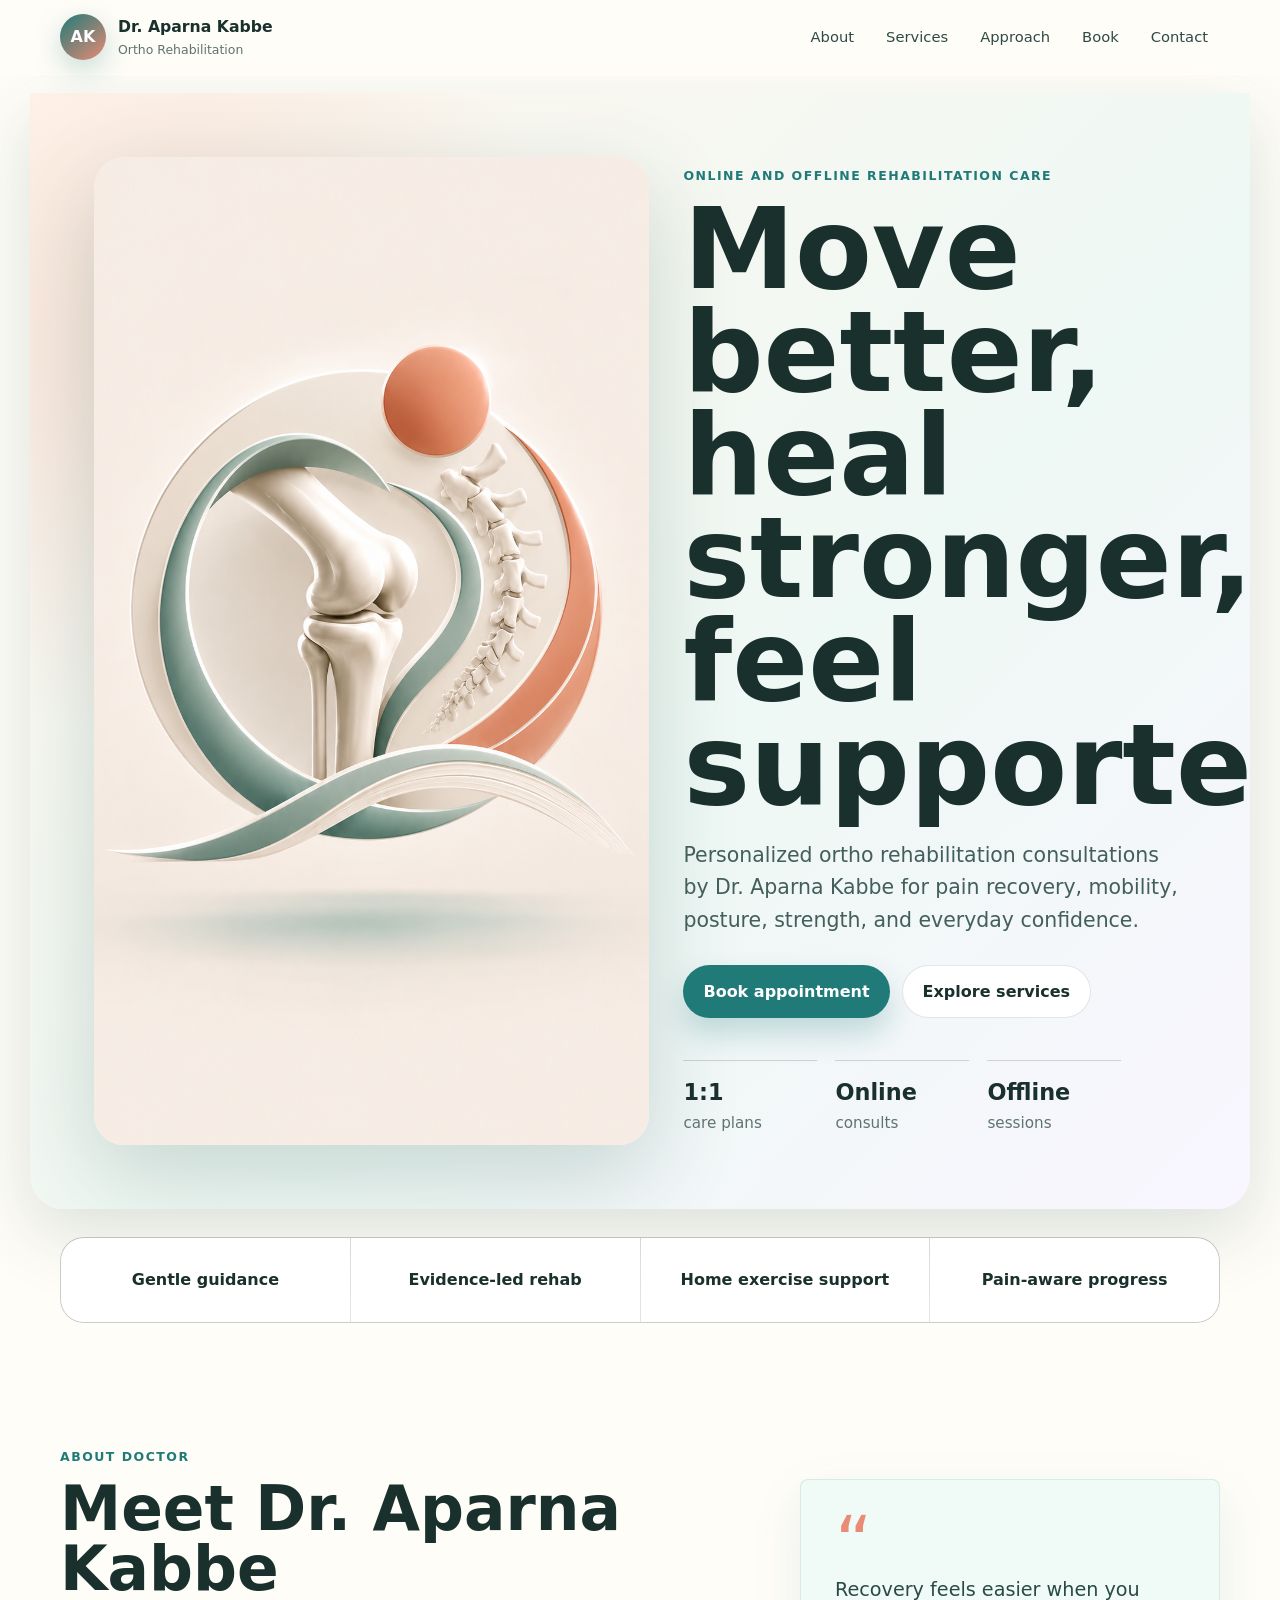
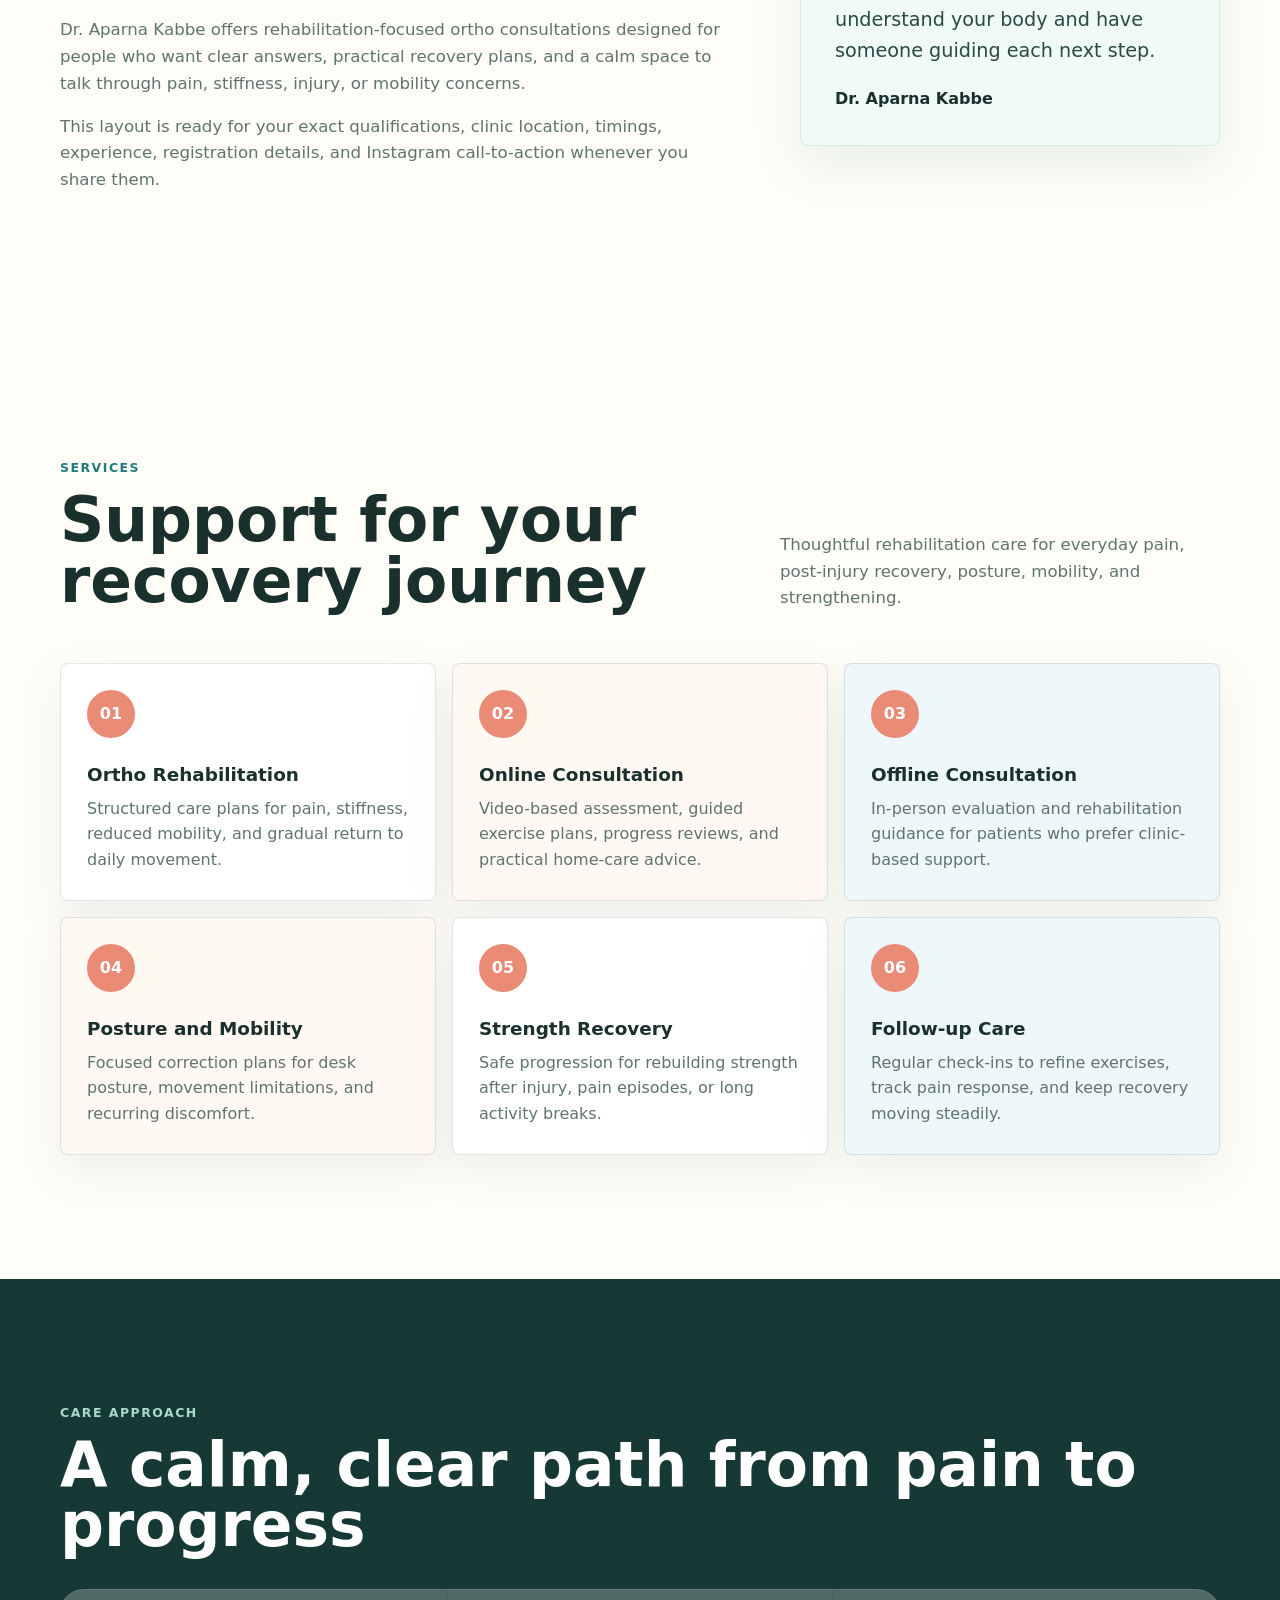
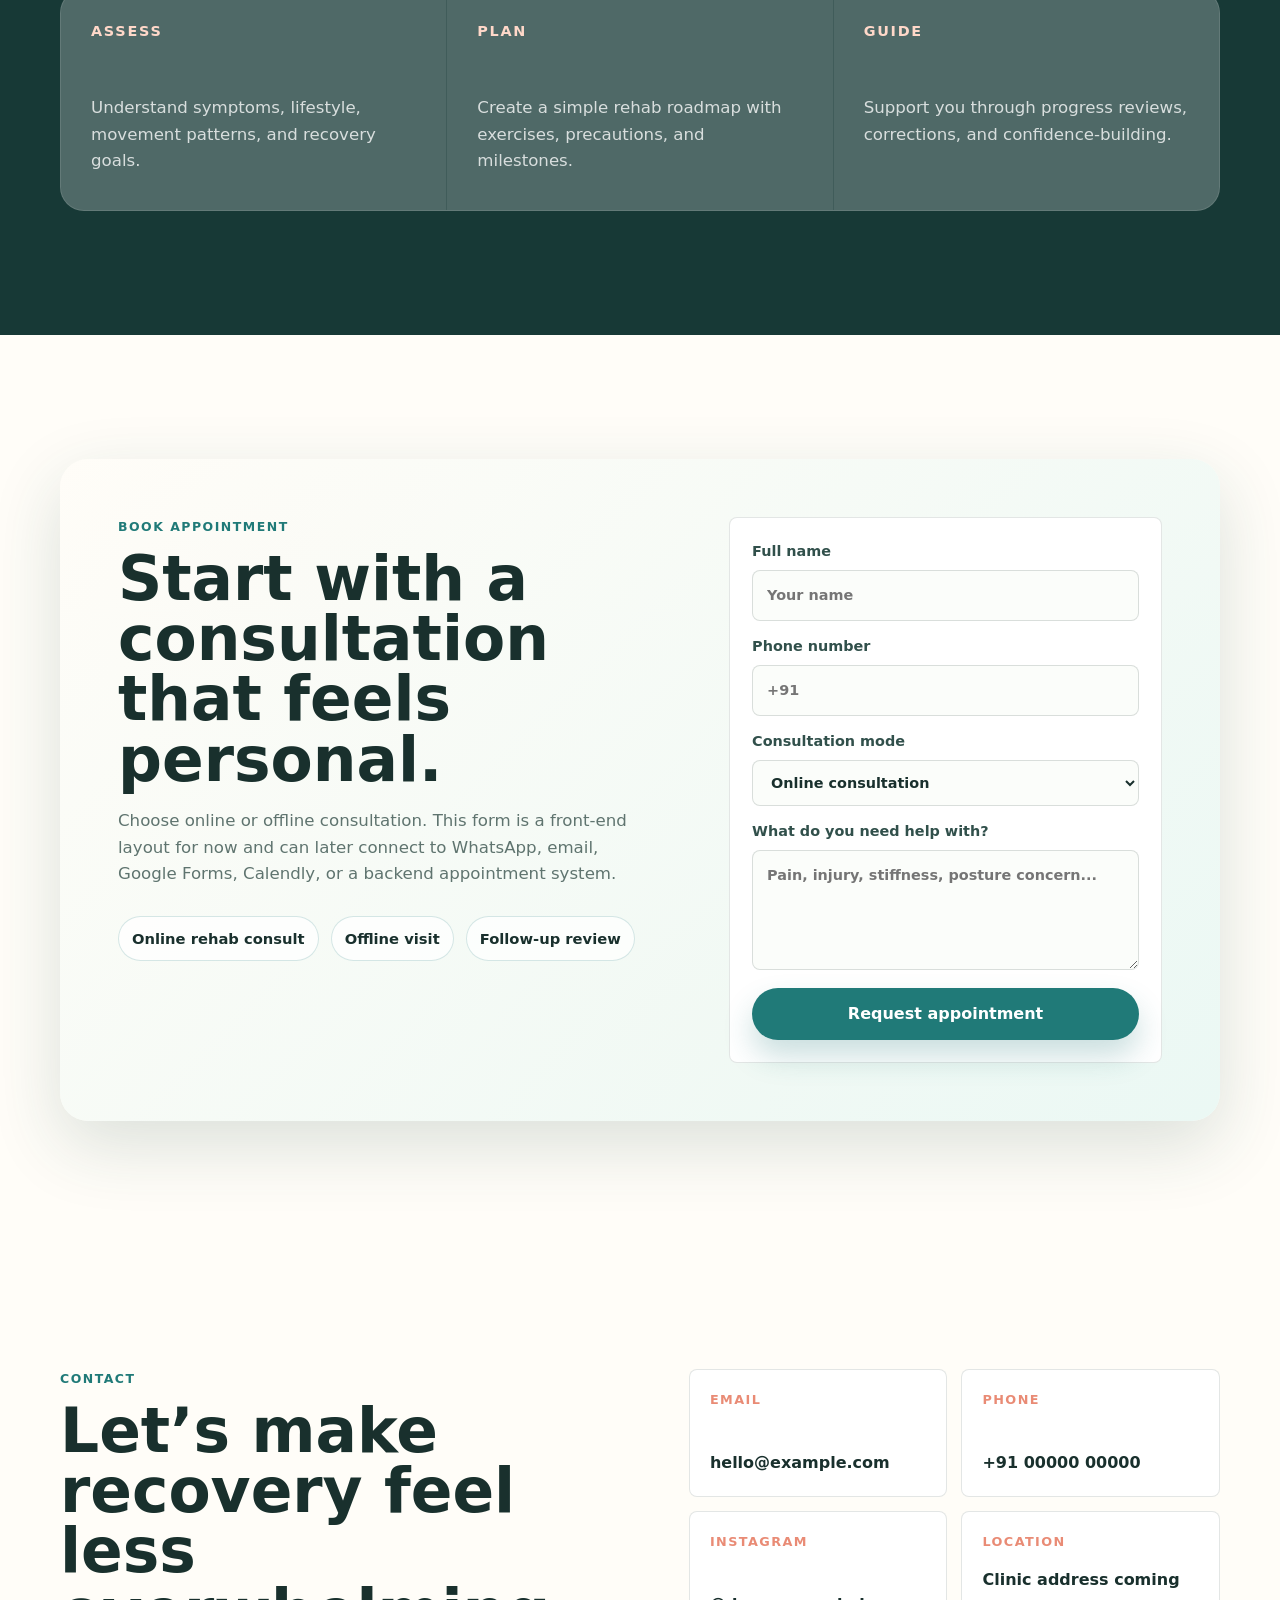
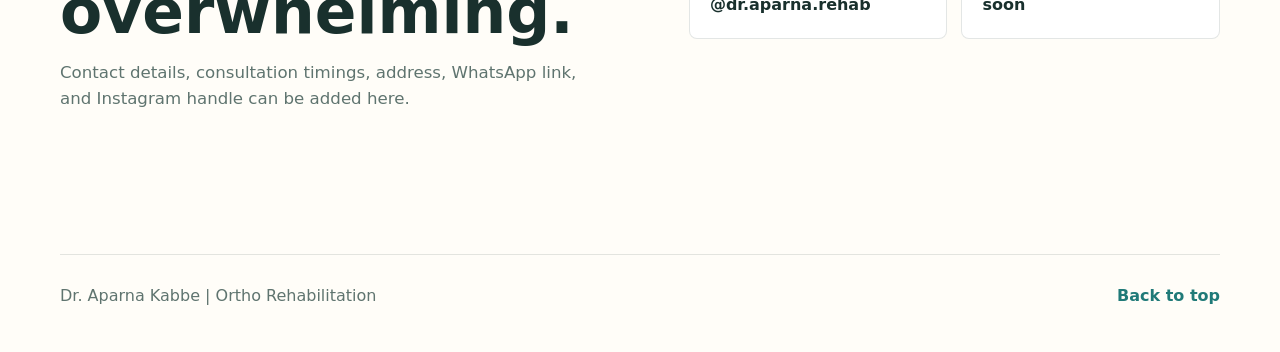
==== tomcat-base/webapps/ROOT/index.html @ 65c0a80f "Demo Website" ====
<!DOCTYPE html>
<html lang="en">
<head>
  <meta charset="UTF-8">
  <meta name="viewport" content="width=device-width, initial-scale=1.0">
  <meta name="description" content="Warm, supportive rehabilitation consultations with Dr. Aparna Kabbe. Online and offline ortho rehabilitation care.">
  <title>Dr. Aparna Kabbe | Ortho Rehabilitation</title>
  <link rel="stylesheet" href="styles.css">
</head>
<body>
  <header class="site-header" id="top">
    <nav class="nav-shell" aria-label="Primary navigation">
      <a class="brand" href="#top" aria-label="Dr. Aparna Kabbe home">
        <span class="brand-mark">AK</span>
        <span>
          <strong>Dr. Aparna Kabbe</strong>
          <small>Ortho Rehabilitation</small>
        </span>
      </a>
      <button class="nav-toggle" type="button" aria-label="Open menu" aria-expanded="false">
        <span></span>
        <span></span>
        <span></span>
      </button>
      <div class="nav-links">
        <a href="#about">About</a>
        <a href="#services">Services</a>
        <a href="#approach">Approach</a>
        <a href="#appointment">Book</a>
        <a href="#contact">Contact</a>
      </div>
    </nav>
  </header>

  <main>
    <section class="hero section-band">
      <div class="hero-media" aria-hidden="true">
        <img src="assets/rehab-hero.png" alt="">
      </div>
      <div class="hero-content">
        <p class="eyebrow">Online and offline rehabilitation care</p>
        <h1>Move better, heal stronger, feel supported.</h1>
        <p class="hero-copy">
          Personalized ortho rehabilitation consultations by Dr. Aparna Kabbe for pain recovery,
          mobility, posture, strength, and everyday confidence.
        </p>
        <div class="hero-actions">
          <a class="button primary" href="#appointment">Book appointment</a>
          <a class="button secondary" href="#services">Explore services</a>
        </div>
        <div class="quick-stats" aria-label="Practice highlights">
          <span><strong>1:1</strong> care plans</span>
          <span><strong>Online</strong> consults</span>
          <span><strong>Offline</strong> sessions</span>
        </div>
      </div>
    </section>

    <section class="intro-strip" aria-label="Care promise">
      <span>Gentle guidance</span>
      <span>Evidence-led rehab</span>
      <span>Home exercise support</span>
      <span>Pain-aware progress</span>
    </section>

    <section class="section about" id="about">
      <div class="section-kicker">About doctor</div>
      <div class="split">
        <div>
          <h2>Meet Dr. Aparna Kabbe</h2>
          <p>
            Dr. Aparna Kabbe offers rehabilitation-focused ortho consultations designed for people
            who want clear answers, practical recovery plans, and a calm space to talk through pain,
            stiffness, injury, or mobility concerns.
          </p>
          <p>
            This layout is ready for your exact qualifications, clinic location, timings,
            experience, registration details, and Instagram call-to-action whenever you share them.
          </p>
        </div>
        <aside class="doctor-note">
          <span class="quote-mark">“</span>
          <p>
            Recovery feels easier when you understand your body and have someone guiding each next step.
          </p>
          <strong>Dr. Aparna Kabbe</strong>
        </aside>
      </div>
    </section>

    <section class="section services" id="services">
      <div class="section-heading">
        <div>
          <div class="section-kicker">Services</div>
          <h2>Support for your recovery journey</h2>
        </div>
        <p>Thoughtful rehabilitation care for everyday pain, post-injury recovery, posture, mobility, and strengthening.</p>
      </div>

      <div class="service-grid">
        <article class="service-card">
          <span class="service-icon">01</span>
          <h3>Ortho Rehabilitation</h3>
          <p>Structured care plans for pain, stiffness, reduced mobility, and gradual return to daily movement.</p>
        </article>
        <article class="service-card">
          <span class="service-icon">02</span>
          <h3>Online Consultation</h3>
          <p>Video-based assessment, guided exercise plans, progress reviews, and practical home-care advice.</p>
        </article>
        <article class="service-card">
          <span class="service-icon">03</span>
          <h3>Offline Consultation</h3>
          <p>In-person evaluation and rehabilitation guidance for patients who prefer clinic-based support.</p>
        </article>
        <article class="service-card">
          <span class="service-icon">04</span>
          <h3>Posture and Mobility</h3>
          <p>Focused correction plans for desk posture, movement limitations, and recurring discomfort.</p>
        </article>
        <article class="service-card">
          <span class="service-icon">05</span>
          <h3>Strength Recovery</h3>
          <p>Safe progression for rebuilding strength after injury, pain episodes, or long activity breaks.</p>
        </article>
        <article class="service-card">
          <span class="service-icon">06</span>
          <h3>Follow-up Care</h3>
          <p>Regular check-ins to refine exercises, track pain response, and keep recovery moving steadily.</p>
        </article>
      </div>
    </section>

    <section class="section approach" id="approach">
      <div class="section-kicker">Care approach</div>
      <h2>A calm, clear path from pain to progress</h2>
      <div class="timeline">
        <div>
          <span>Assess</span>
          <p>Understand symptoms, lifestyle, movement patterns, and recovery goals.</p>
        </div>
        <div>
          <span>Plan</span>
          <p>Create a simple rehab roadmap with exercises, precautions, and milestones.</p>
        </div>
        <div>
          <span>Guide</span>
          <p>Support you through progress reviews, corrections, and confidence-building.</p>
        </div>
      </div>
    </section>

    <section class="section appointment" id="appointment">
      <div class="appointment-panel">
        <div>
          <div class="section-kicker">Book appointment</div>
          <h2>Start with a consultation that feels personal.</h2>
          <p>
            Choose online or offline consultation. This form is a front-end layout for now and can
            later connect to WhatsApp, email, Google Forms, Calendly, or a backend appointment system.
          </p>
          <div class="contact-pills">
            <span>Online rehab consult</span>
            <span>Offline visit</span>
            <span>Follow-up review</span>
          </div>
        </div>
        <form class="booking-form">
          <label>
            Full name
            <input type="text" name="name" placeholder="Your name">
          </label>
          <label>
            Phone number
            <input type="tel" name="phone" placeholder="+91">
          </label>
          <label>
            Consultation mode
            <select name="mode">
              <option>Online consultation</option>
              <option>Offline consultation</option>
              <option>Not sure yet</option>
            </select>
          </label>
          <label>
            What do you need help with?
            <textarea name="message" rows="4" placeholder="Pain, injury, stiffness, posture concern..."></textarea>
          </label>
          <button class="button primary form-button" type="submit">Request appointment</button>
        </form>
      </div>
    </section>

    <section class="section contact" id="contact">
      <div class="contact-layout">
        <div>
          <div class="section-kicker">Contact</div>
          <h2>Let’s make recovery feel less overwhelming.</h2>
          <p>Contact details, consultation timings, address, WhatsApp link, and Instagram handle can be added here.</p>
        </div>
        <div class="contact-grid">
          <a href="mailto:hello@example.com">
            <span>Email</span>
            hello@example.com
          </a>
          <a href="tel:+910000000000">
            <span>Phone</span>
            +91 00000 00000
          </a>
          <a href="#" aria-label="Instagram placeholder">
            <span>Instagram</span>
            @dr.aparna.rehab
          </a>
          <a href="#" aria-label="Location placeholder">
            <span>Location</span>
            Clinic address coming soon
          </a>
        </div>
      </div>
    </section>
  </main>

  <footer class="site-footer">
    <p>Dr. Aparna Kabbe | Ortho Rehabilitation</p>
    <a href="#top">Back to top</a>
  </footer>

  <script src="script.js"></script>
</body>
</html>
---- tomcat-base/webapps/ROOT/styles.css ----
:root {
  --ink: #19302d;
  --muted: #5f746f;
  --soft: #f8f2eb;
  --paper: #fffdf8;
  --sage: #8fb8a5;
  --teal: #207a78;
  --coral: #e98b75;
  --gold: #d3a94f;
  --blue: #eaf4f7;
  --line: rgba(25, 48, 45, 0.12);
  --shadow: 0 24px 70px rgba(33, 72, 67, 0.16);
}

* {
  box-sizing: border-box;
}

html {
  scroll-behavior: smooth;
}

body {
  margin: 0;
  color: var(--ink);
  background: var(--paper);
  font-family: Inter, ui-sans-serif, system-ui, -apple-system, BlinkMacSystemFont, "Segoe UI", sans-serif;
  line-height: 1.6;
}

a {
  color: inherit;
  text-decoration: none;
}

img {
  display: block;
  max-width: 100%;
}

.site-header {
  position: sticky;
  top: 0;
  z-index: 30;
  padding: 14px 18px;
  backdrop-filter: blur(18px);
  background: rgba(255, 253, 248, 0.78);
  border-bottom: 1px solid rgba(255, 255, 255, 0.58);
}

.nav-shell {
  width: min(1160px, 100%);
  margin: 0 auto;
  display: flex;
  align-items: center;
  justify-content: space-between;
  gap: 20px;
}

.brand {
  display: inline-flex;
  align-items: center;
  gap: 12px;
}

.brand-mark {
  width: 46px;
  height: 46px;
  display: grid;
  place-items: center;
  border-radius: 50%;
  color: white;
  font-weight: 800;
  background: linear-gradient(140deg, var(--teal), var(--coral));
  box-shadow: 0 10px 28px rgba(32, 122, 120, 0.26);
}

.brand strong,
.brand small {
  display: block;
}

.brand strong {
  font-size: 0.98rem;
  letter-spacing: 0;
}

.brand small {
  color: var(--muted);
  font-size: 0.78rem;
}

.nav-links {
  display: flex;
  align-items: center;
  gap: 8px;
}

.nav-links a {
  padding: 10px 12px;
  color: #2f4a46;
  font-size: 0.92rem;
  border-radius: 999px;
}

.nav-links a:hover {
  background: rgba(143, 184, 165, 0.18);
}

.nav-toggle {
  width: 42px;
  height: 42px;
  display: none;
  place-items: center;
  gap: 4px;
  padding: 10px;
  border: 1px solid var(--line);
  border-radius: 50%;
  background: white;
}

.nav-toggle span {
  width: 18px;
  height: 2px;
  display: block;
  background: var(--ink);
}

.section-band {
  width: min(1220px, calc(100% - 36px));
  margin: 18px auto 0;
}

.hero {
  min-height: calc(100vh - 98px);
  display: grid;
  grid-template-columns: minmax(0, 1.05fr) minmax(380px, 0.95fr);
  align-items: center;
  gap: 34px;
  padding: 64px clamp(22px, 5vw, 68px);
  overflow: hidden;
  border-radius: 0 0 34px 34px;
  background:
    radial-gradient(circle at 12% 22%, rgba(233, 139, 117, 0.20), transparent 29%),
    linear-gradient(135deg, #fff7ee 0%, #eef8f4 58%, #f9f6ff 100%);
  box-shadow: var(--shadow);
}

.hero-content {
  max-width: 680px;
}

.eyebrow,
.section-kicker {
  margin: 0 0 12px;
  color: var(--teal);
  font-size: 0.78rem;
  font-weight: 800;
  letter-spacing: 0.12em;
  text-transform: uppercase;
}

h1,
h2,
h3,
p {
  margin-top: 0;
}

h1 {
  max-width: 760px;
  margin-bottom: 22px;
  font-size: clamp(3.35rem, 9vw, 7rem);
  line-height: 0.92;
  letter-spacing: 0;
}

h2 {
  margin-bottom: 18px;
  font-size: clamp(2rem, 4.8vw, 4.7rem);
  line-height: 0.98;
  letter-spacing: 0;
}

h3 {
  margin-bottom: 10px;
  font-size: 1.15rem;
  line-height: 1.2;
}

.hero-copy {
  max-width: 620px;
  color: #435f5a;
  font-size: clamp(1.02rem, 2vw, 1.28rem);
}

.hero-actions,
.contact-pills {
  display: flex;
  flex-wrap: wrap;
  gap: 12px;
  margin-top: 28px;
}

.button {
  min-height: 48px;
  display: inline-flex;
  align-items: center;
  justify-content: center;
  padding: 13px 20px;
  border: 0;
  border-radius: 999px;
  font: inherit;
  font-weight: 800;
  cursor: pointer;
  transition: transform 180ms ease, box-shadow 180ms ease, background 180ms ease;
}

.button:hover {
  transform: translateY(-2px);
}

.button.primary {
  color: white;
  background: var(--teal);
  box-shadow: 0 16px 30px rgba(32, 122, 120, 0.24);
}

.button.secondary {
  color: var(--ink);
  background: white;
  border: 1px solid rgba(25, 48, 45, 0.12);
}

.quick-stats {
  display: flex;
  flex-wrap: wrap;
  gap: 18px;
  margin-top: 42px;
}

.quick-stats span {
  min-width: 134px;
  padding-top: 14px;
  border-top: 1px solid rgba(25, 48, 45, 0.18);
  color: var(--muted);
  font-size: 0.95rem;
}

.quick-stats strong {
  display: block;
  color: var(--ink);
  font-size: 1.4rem;
}

.hero-media {
  align-self: stretch;
  min-height: 520px;
  border-radius: 30px;
  overflow: hidden;
  box-shadow: 0 30px 90px rgba(30, 80, 72, 0.20);
}

.hero-media img {
  width: 100%;
  height: 100%;
  object-fit: cover;
}

.intro-strip {
  width: min(1160px, calc(100% - 36px));
  margin: 28px auto 0;
  display: grid;
  grid-template-columns: repeat(4, 1fr);
  gap: 1px;
  overflow: hidden;
  border: 1px solid var(--line);
  border-radius: 24px;
  background: var(--line);
}

.intro-strip span {
  min-height: 84px;
  display: grid;
  place-items: center;
  padding: 18px;
  text-align: center;
  font-weight: 800;
  background: white;
}

.section {
  width: min(1160px, calc(100% - 36px));
  margin: 0 auto;
  padding: clamp(72px, 10vw, 124px) 0;
}

.split {
  display: grid;
  grid-template-columns: minmax(0, 1fr) minmax(320px, 420px);
  gap: clamp(28px, 6vw, 70px);
  align-items: start;
}

.split p,
.section-heading p,
.appointment-panel p,
.contact-layout p {
  color: var(--muted);
  font-size: 1.04rem;
}

.doctor-note {
  position: relative;
  padding: 34px;
  border-radius: 8px;
  background: #f0faf6;
  border: 1px solid rgba(32, 122, 120, 0.12);
  box-shadow: 0 18px 50px rgba(32, 122, 120, 0.10);
}

.quote-mark {
  color: var(--coral);
  font-size: 4.5rem;
  line-height: 0.8;
}

.doctor-note p {
  color: #294a45;
  font-size: 1.2rem;
}

.section-heading {
  display: grid;
  grid-template-columns: minmax(0, 1fr) minmax(280px, 440px);
  gap: 28px;
  align-items: end;
  margin-bottom: 34px;
}

.service-grid {
  display: grid;
  grid-template-columns: repeat(3, 1fr);
  gap: 16px;
}

.service-card {
  min-height: 238px;
  padding: 26px;
  border-radius: 8px;
  background: white;
  border: 1px solid var(--line);
  box-shadow: 0 16px 48px rgba(40, 78, 72, 0.08);
}

.service-card:nth-child(2n) {
  background: #fff8f3;
}

.service-card:nth-child(3n) {
  background: #eef7fa;
}

.service-icon {
  width: 48px;
  height: 48px;
  display: grid;
  place-items: center;
  margin-bottom: 26px;
  border-radius: 50%;
  color: white;
  font-weight: 900;
  background: var(--coral);
}

.service-card p {
  color: var(--muted);
  margin-bottom: 0;
}

.approach {
  width: 100%;
  max-width: none;
  padding-left: max(18px, calc((100vw - 1160px) / 2));
  padding-right: max(18px, calc((100vw - 1160px) / 2));
  background: #173936;
  color: white;
}

.approach .section-kicker {
  color: #a9d9c7;
}

.timeline {
  display: grid;
  grid-template-columns: repeat(3, 1fr);
  gap: 1px;
  margin-top: 34px;
  background: rgba(255, 255, 255, 0.18);
  border: 1px solid rgba(255, 255, 255, 0.18);
  border-radius: 24px;
  overflow: hidden;
}

.timeline div {
  min-height: 220px;
  padding: 30px;
  background: rgba(255, 255, 255, 0.08);
}

.timeline span {
  display: block;
  margin-bottom: 52px;
  color: #ffd8c9;
  font-size: 0.9rem;
  font-weight: 900;
  letter-spacing: 0.12em;
  text-transform: uppercase;
}

.timeline p {
  margin-bottom: 0;
  color: rgba(255, 255, 255, 0.78);
  font-size: 1.04rem;
}

.appointment-panel {
  display: grid;
  grid-template-columns: minmax(0, 0.9fr) minmax(320px, 0.72fr);
  gap: clamp(24px, 6vw, 70px);
  align-items: start;
  padding: clamp(26px, 5vw, 58px);
  border-radius: 28px;
  background:
    linear-gradient(135deg, rgba(255, 253, 248, 0.96), rgba(235, 248, 244, 0.96)),
    url("assets/calm-pattern.png");
  background-size: cover;
  box-shadow: var(--shadow);
}

.contact-pills span {
  padding: 10px 13px;
  border: 1px solid rgba(32, 122, 120, 0.18);
  border-radius: 999px;
  background: rgba(255, 255, 255, 0.72);
  font-size: 0.92rem;
  font-weight: 800;
}

.booking-form {
  display: grid;
  gap: 14px;
  padding: 22px;
  border-radius: 8px;
  background: white;
  border: 1px solid var(--line);
}

label {
  display: grid;
  gap: 7px;
  color: #31504b;
  font-size: 0.9rem;
  font-weight: 800;
}

input,
select,
textarea {
  width: 100%;
  border: 1px solid rgba(25, 48, 45, 0.15);
  border-radius: 8px;
  padding: 13px 14px;
  color: var(--ink);
  background: #fbfdfa;
  font: inherit;
  resize: vertical;
}

input:focus,
select:focus,
textarea:focus {
  outline: 3px solid rgba(32, 122, 120, 0.16);
  border-color: var(--teal);
}

.form-button {
  width: 100%;
  margin-top: 4px;
}

.contact-layout {
  display: grid;
  grid-template-columns: minmax(0, 0.92fr) minmax(320px, 0.9fr);
  gap: clamp(28px, 7vw, 86px);
  align-items: start;
}

.contact-grid {
  display: grid;
  grid-template-columns: repeat(2, 1fr);
  gap: 14px;
}

.contact-grid a {
  min-height: 128px;
  display: flex;
  flex-direction: column;
  justify-content: space-between;
  padding: 20px;
  border: 1px solid var(--line);
  border-radius: 8px;
  background: white;
  font-weight: 800;
  word-break: break-word;
}

.contact-grid span {
  color: var(--coral);
  font-size: 0.8rem;
  letter-spacing: 0.11em;
  text-transform: uppercase;
}

.site-footer {
  display: flex;
  justify-content: space-between;
  gap: 18px;
  width: min(1160px, calc(100% - 36px));
  margin: 0 auto;
  padding: 28px 0 44px;
  color: var(--muted);
  border-top: 1px solid var(--line);
}

.site-footer p {
  margin: 0;
}

.site-footer a {
  font-weight: 800;
  color: var(--teal);
}

@media (max-width: 900px) {
  .nav-toggle {
    display: grid;
  }

  .nav-links {
    position: absolute;
    top: 76px;
    left: 18px;
    right: 18px;
    display: none;
    padding: 14px;
    border: 1px solid var(--line);
    border-radius: 20px;
    background: white;
    box-shadow: var(--shadow);
  }

  .nav-links.is-open {
    display: grid;
  }

  .hero,
  .split,
  .section-heading,
  .appointment-panel,
  .contact-layout {
    grid-template-columns: 1fr;
  }

  .hero {
    min-height: auto;
    padding-top: 44px;
  }

  .hero-media {
    min-height: 360px;
    order: -1;
  }

  .intro-strip,
  .service-grid,
  .timeline,
  .contact-grid {
    grid-template-columns: 1fr 1fr;
  }
}

@media (max-width: 620px) {
  .site-header {
    padding: 10px 12px;
  }

  .brand strong {
    font-size: 0.9rem;
  }

  .brand small {
    font-size: 0.72rem;
  }

  .section-band,
  .section,
  .intro-strip,
  .site-footer {
    width: min(100% - 24px, 1160px);
  }

  .hero {
    gap: 24px;
    padding: 26px 18px 32px;
    border-radius: 0 0 24px 24px;
  }

  h1 {
    font-size: clamp(3rem, 17vw, 4.1rem);
  }

  h2 {
    font-size: clamp(2rem, 12vw, 3.1rem);
  }

  .hero-actions .button {
    width: 100%;
  }

  .intro-strip,
  .service-grid,
  .timeline,
  .contact-grid {
    grid-template-columns: 1fr;
  }

  .timeline div {
    min-height: 190px;
  }

  .timeline span {
    margin-bottom: 32px;
  }

  .site-footer {
    flex-direction: column;
  }
}
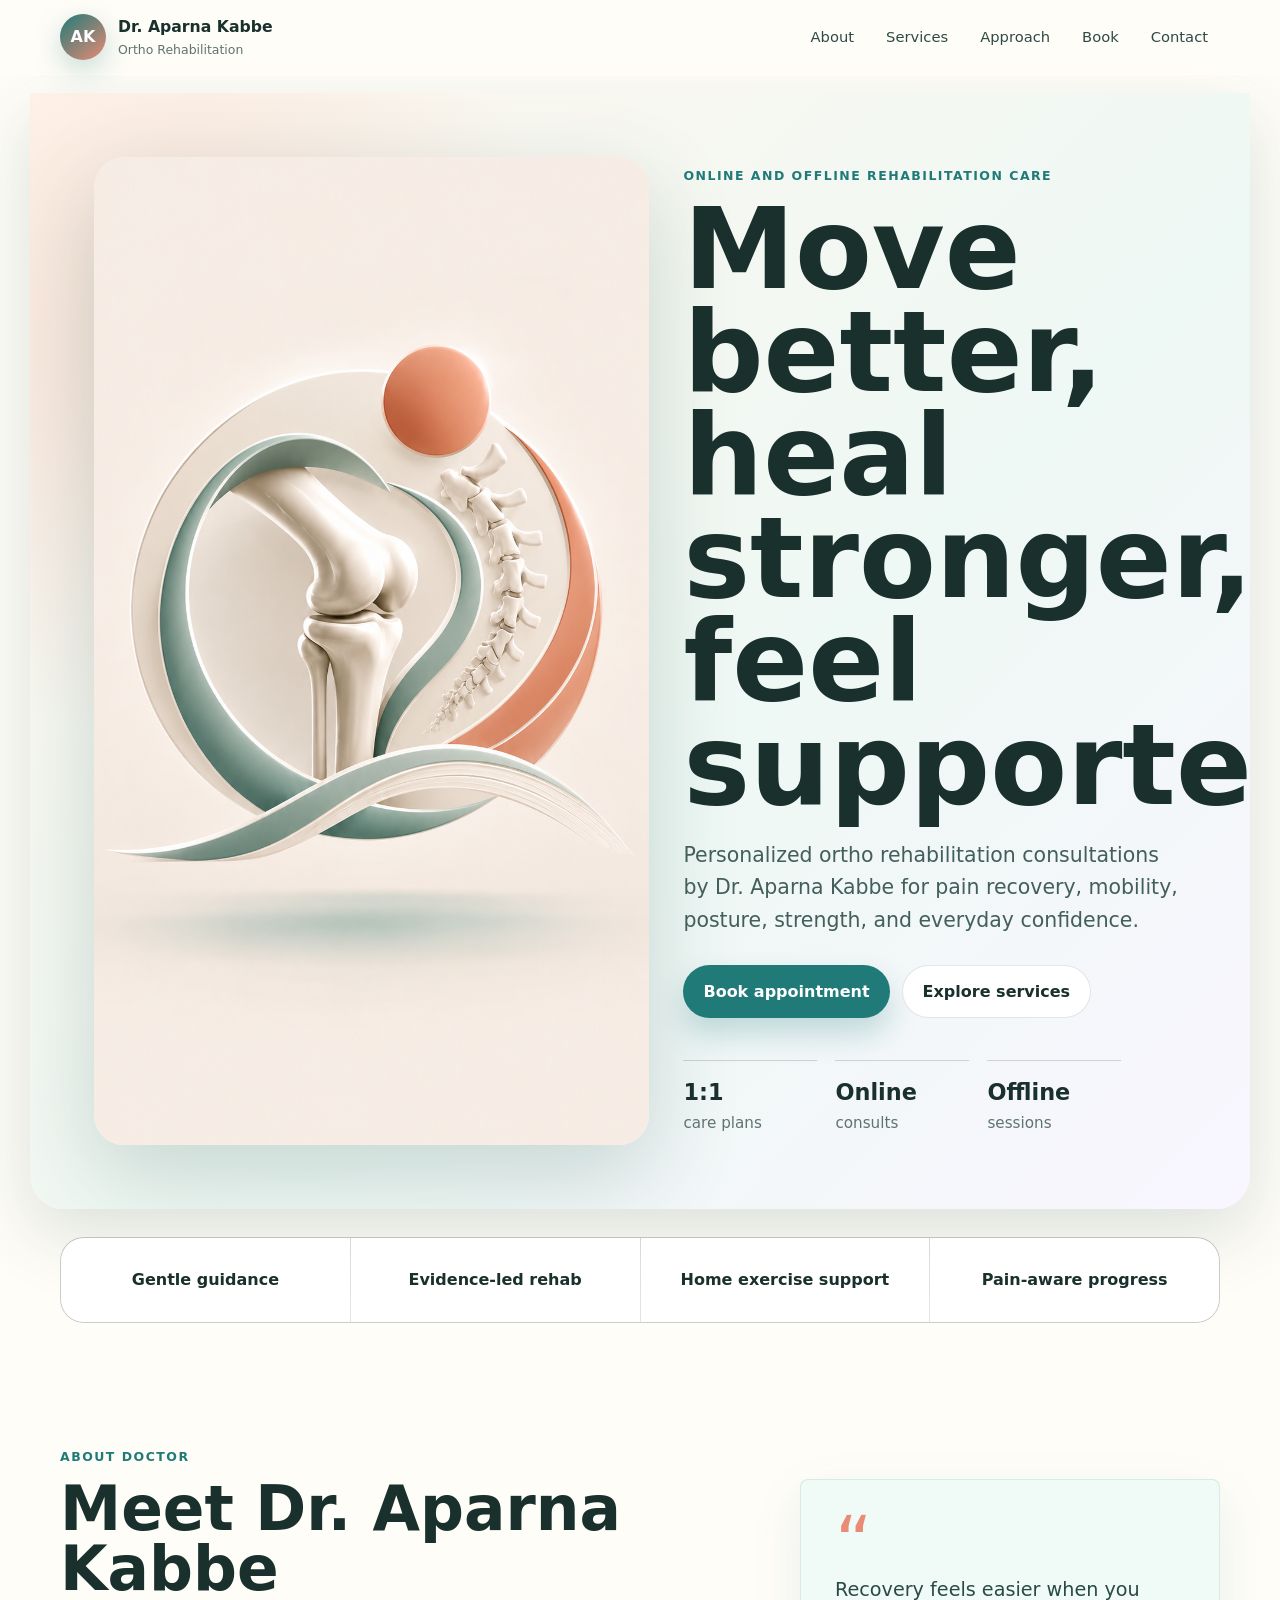
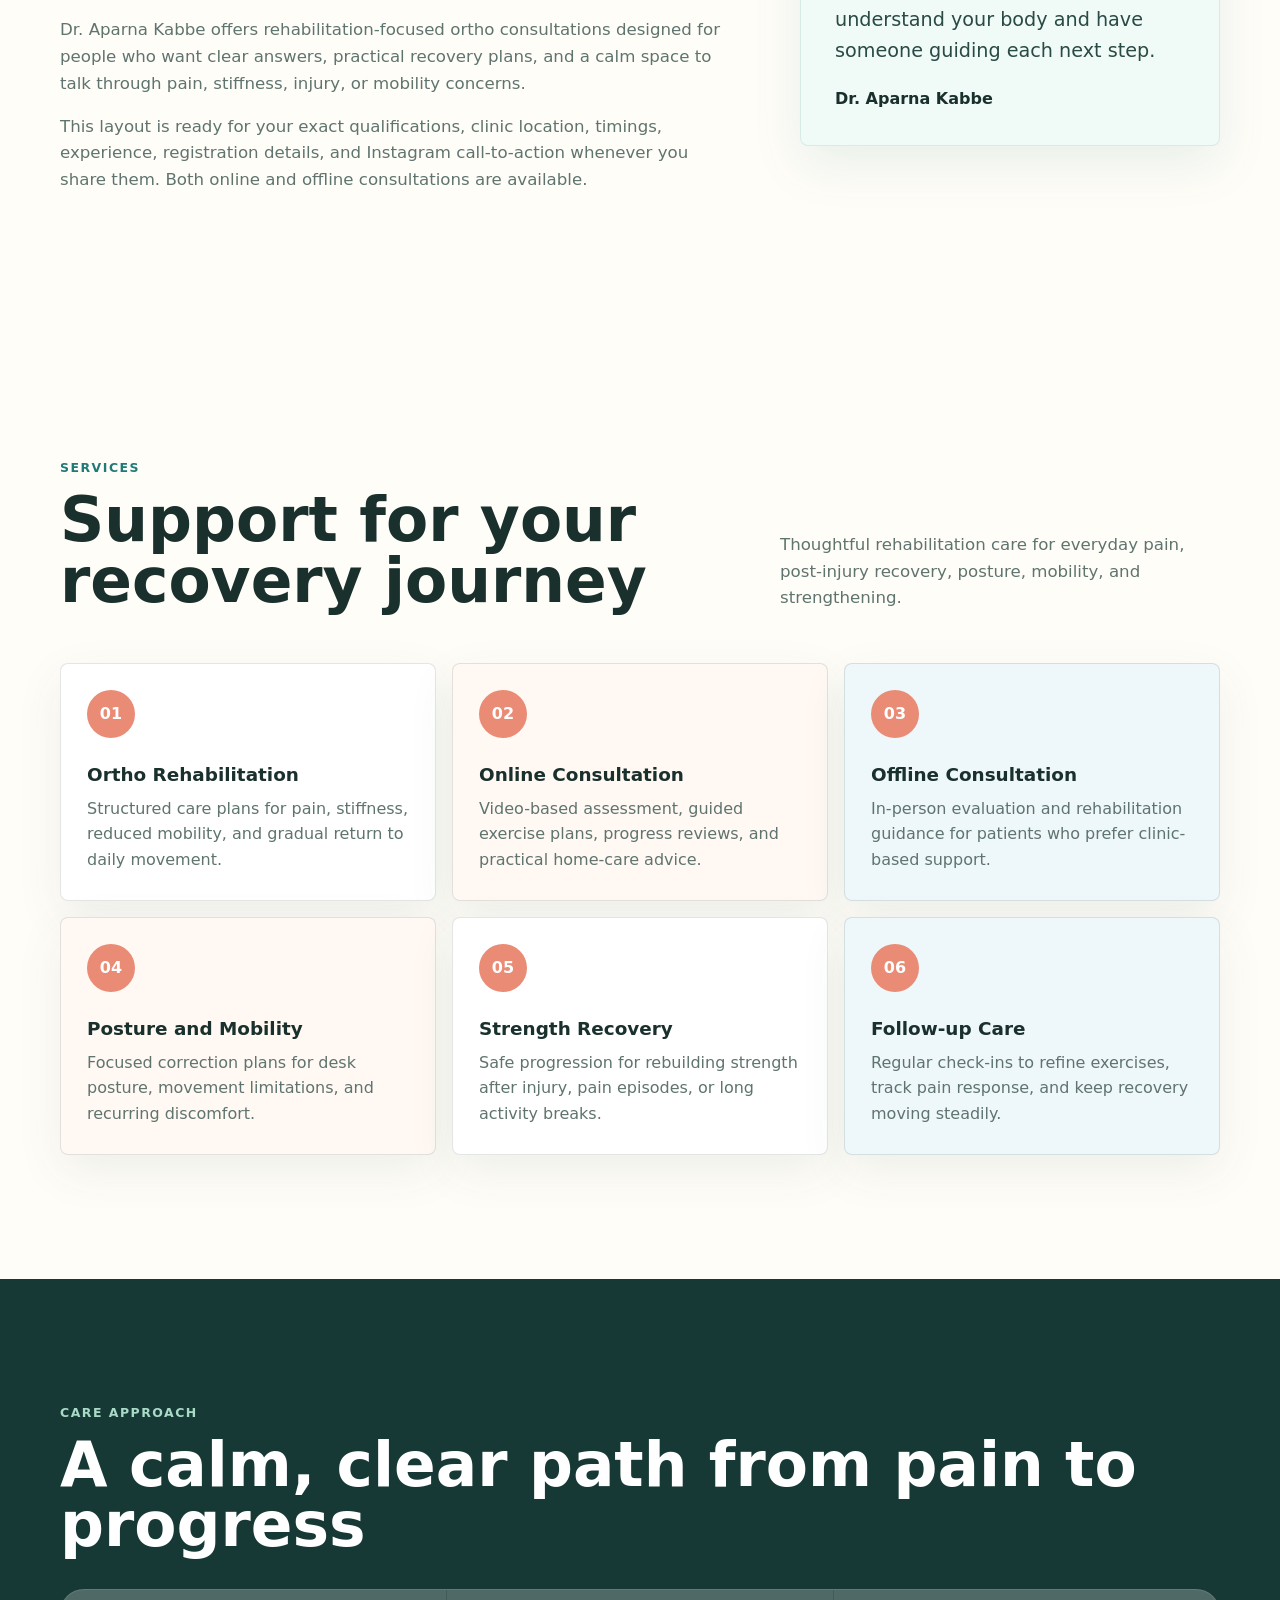
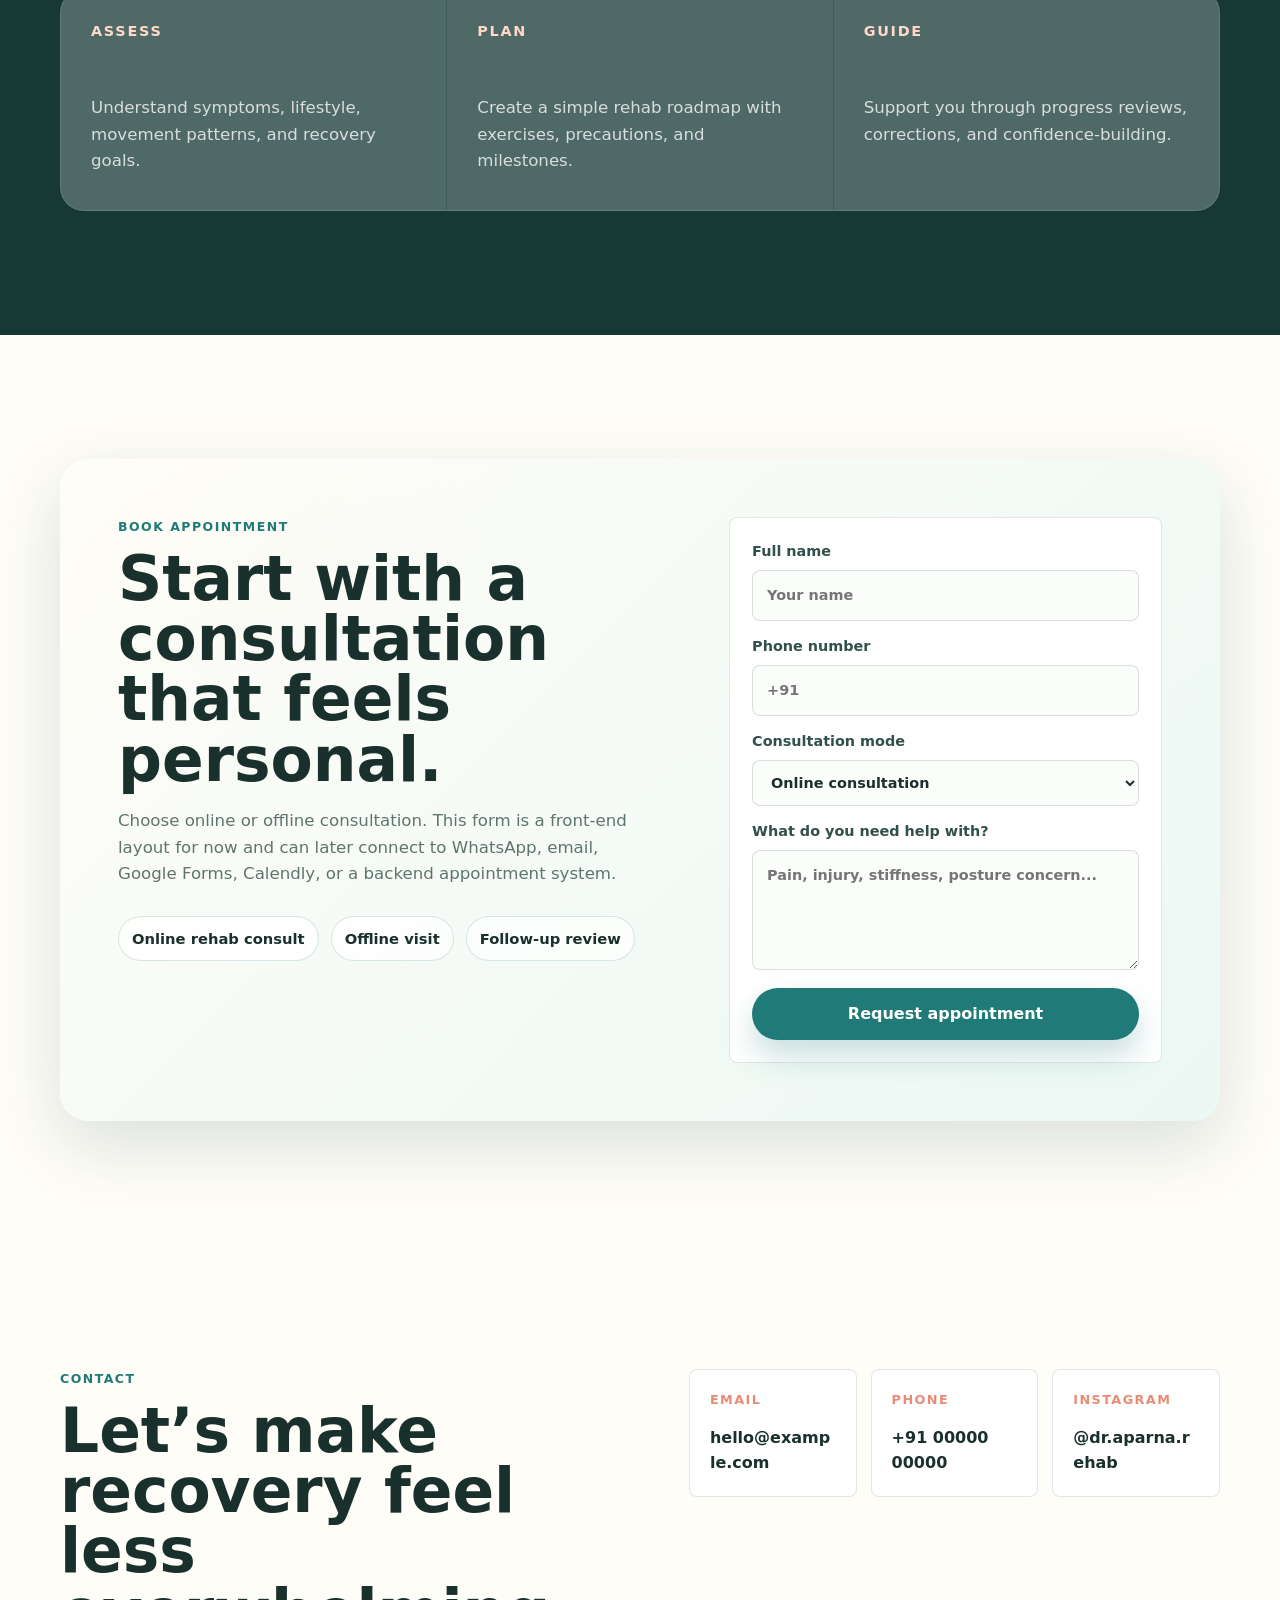
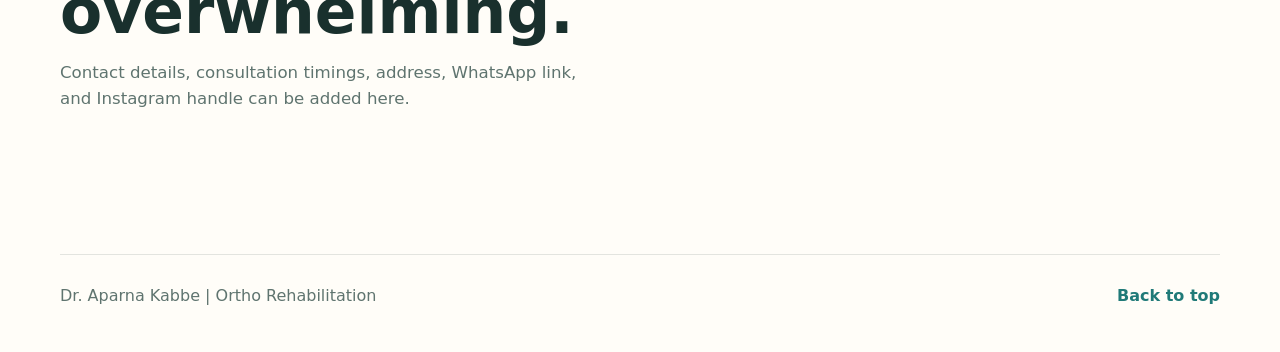
==== commit 05623960: "Changes to Back to Top and Contact Cards" ====
--- a/tomcat-base/webapps/ROOT/index.html
+++ b/tomcat-base/webapps/ROOT/index.html
@@ -76,6 +76,7 @@
           <p>
             This layout is ready for your exact qualifications, clinic location, timings,
             experience, registration details, and Instagram call-to-action whenever you share them.
+            Both online and offline consultations are available.
           </p>
         </div>
         <aside class="doctor-note">
@@ -211,10 +212,6 @@
             <span>Instagram</span>
             @dr.aparna.rehab
           </a>
-          <a href="#" aria-label="Location placeholder">
-            <span>Location</span>
-            Clinic address coming soon
-          </a>
         </div>
       </div>
     </section>
@@ -222,7 +219,7 @@
 
   <footer class="site-footer">
     <p>Dr. Aparna Kabbe | Ortho Rehabilitation</p>
-    <a href="#top">Back to top</a>
+    <a class="back-to-top" href="#top">Back to top</a>
   </footer>
 
   <script src="script.js"></script>
--- a/tomcat-base/webapps/ROOT/styles.css
+++ b/tomcat-base/webapps/ROOT/styles.css
@@ -498,7 +498,7 @@
 
 .contact-grid {
   display: grid;
-  grid-template-columns: repeat(2, 1fr);
+  grid-template-columns: repeat(3, minmax(0, 1fr));
   gap: 14px;
 }
 
@@ -584,9 +584,12 @@
 
   .intro-strip,
   .service-grid,
-  .timeline,
+  .timeline {
+    grid-template-columns: 1fr 1fr;
+  }
+
   .contact-grid {
-    grid-template-columns: 1fr 1fr;
+    grid-template-columns: repeat(3, minmax(0, 1fr));
   }
 }
 
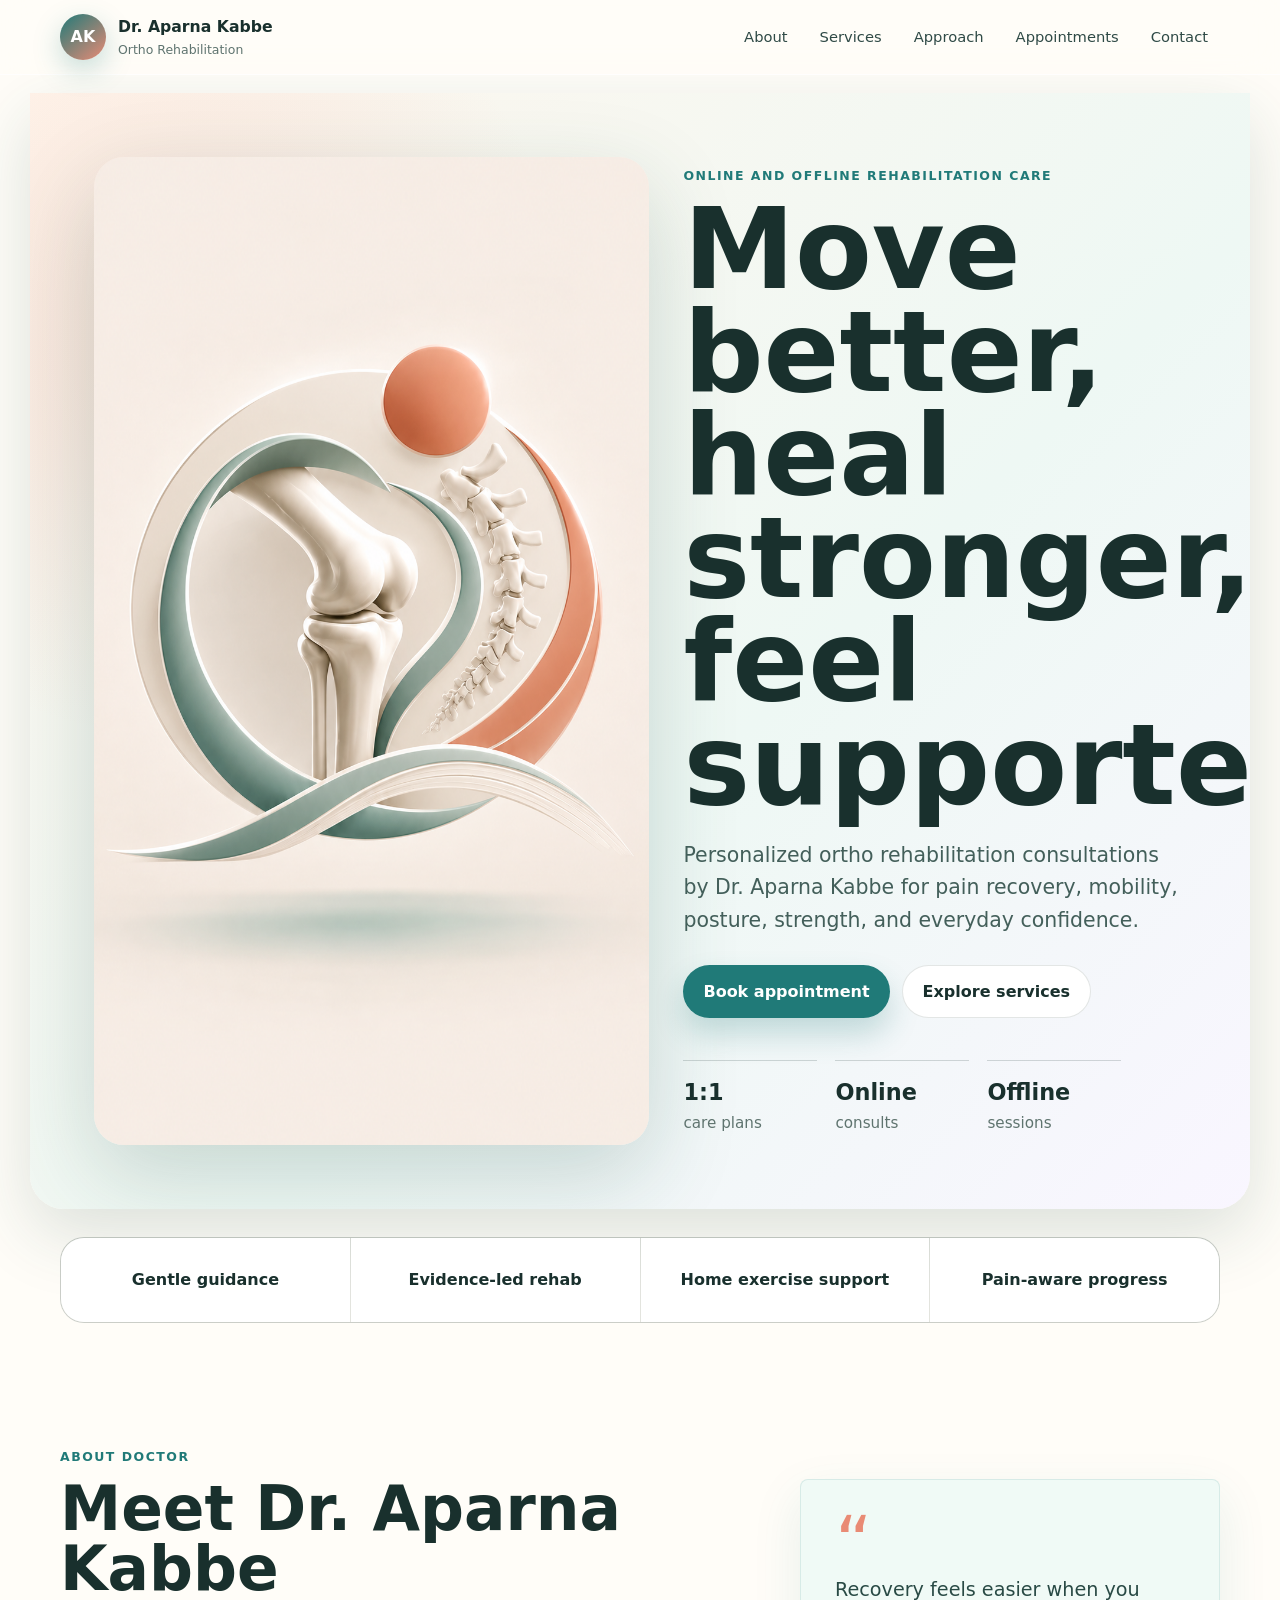
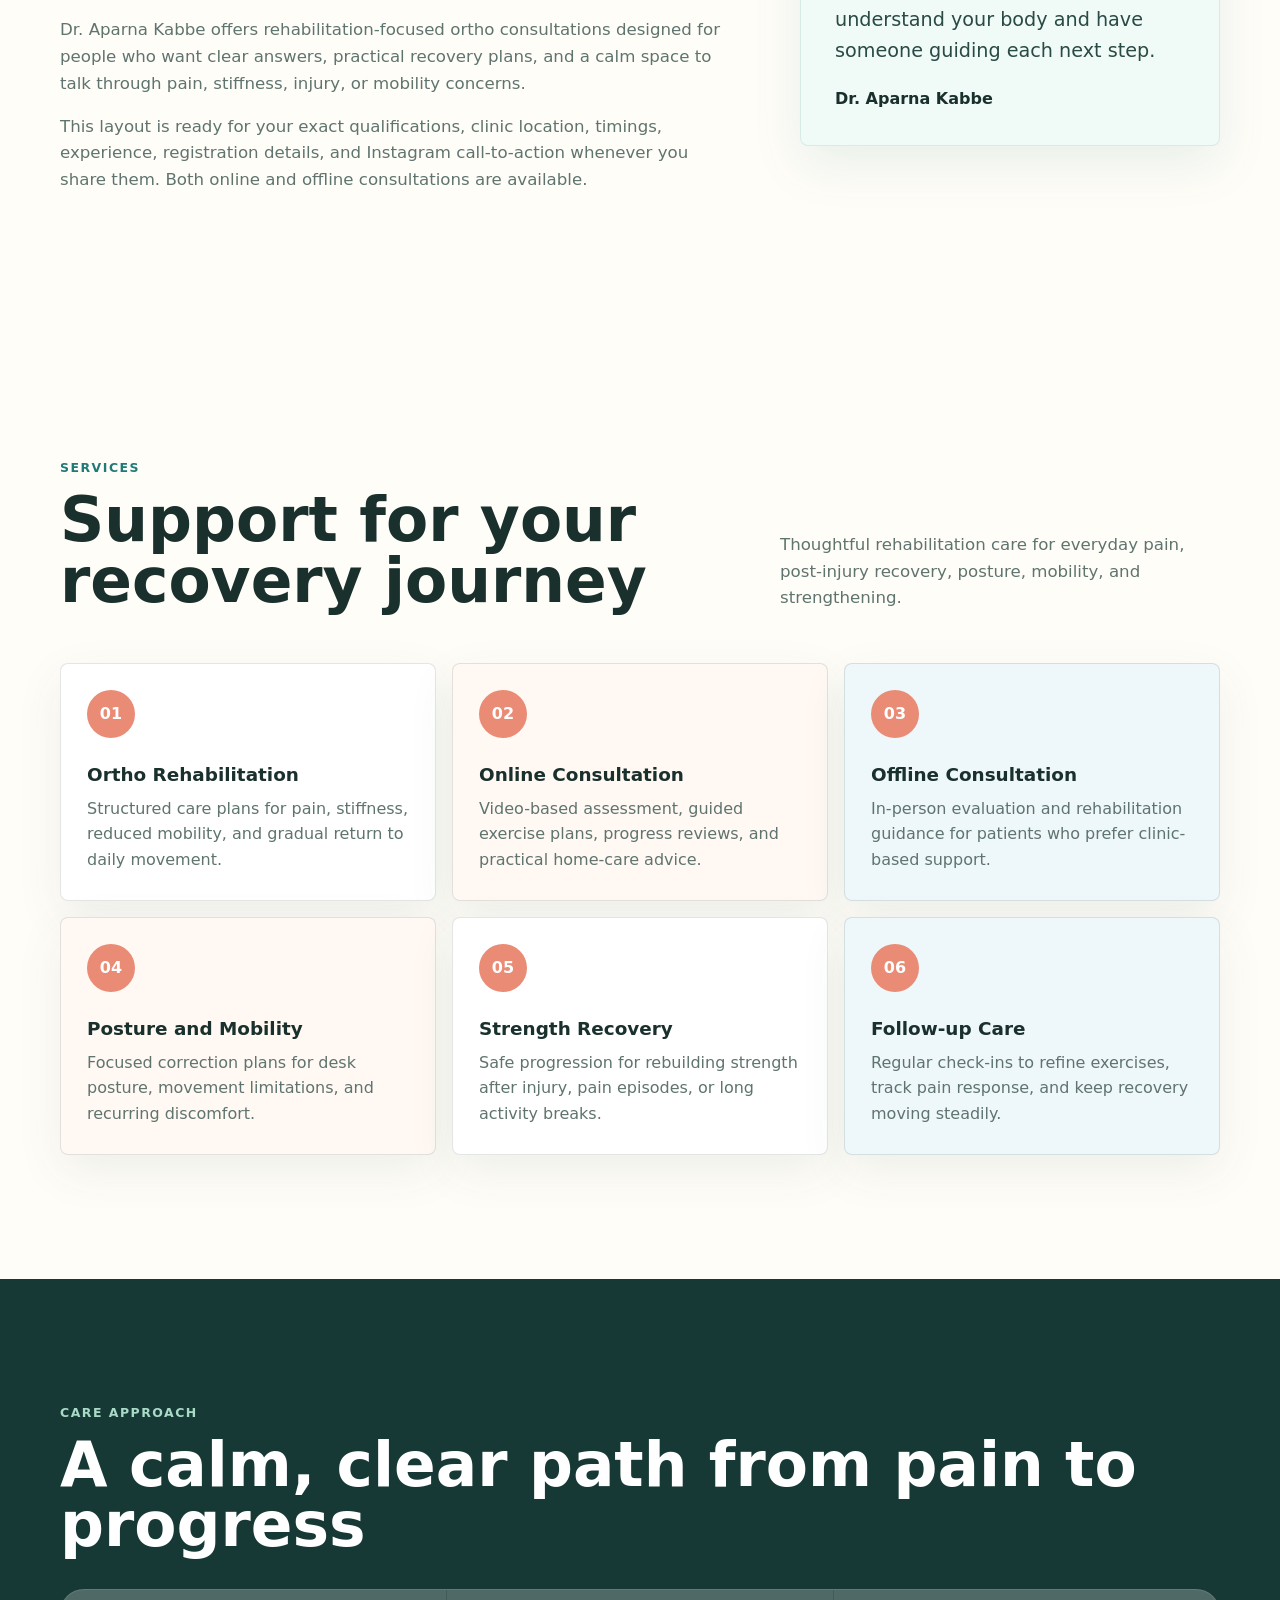
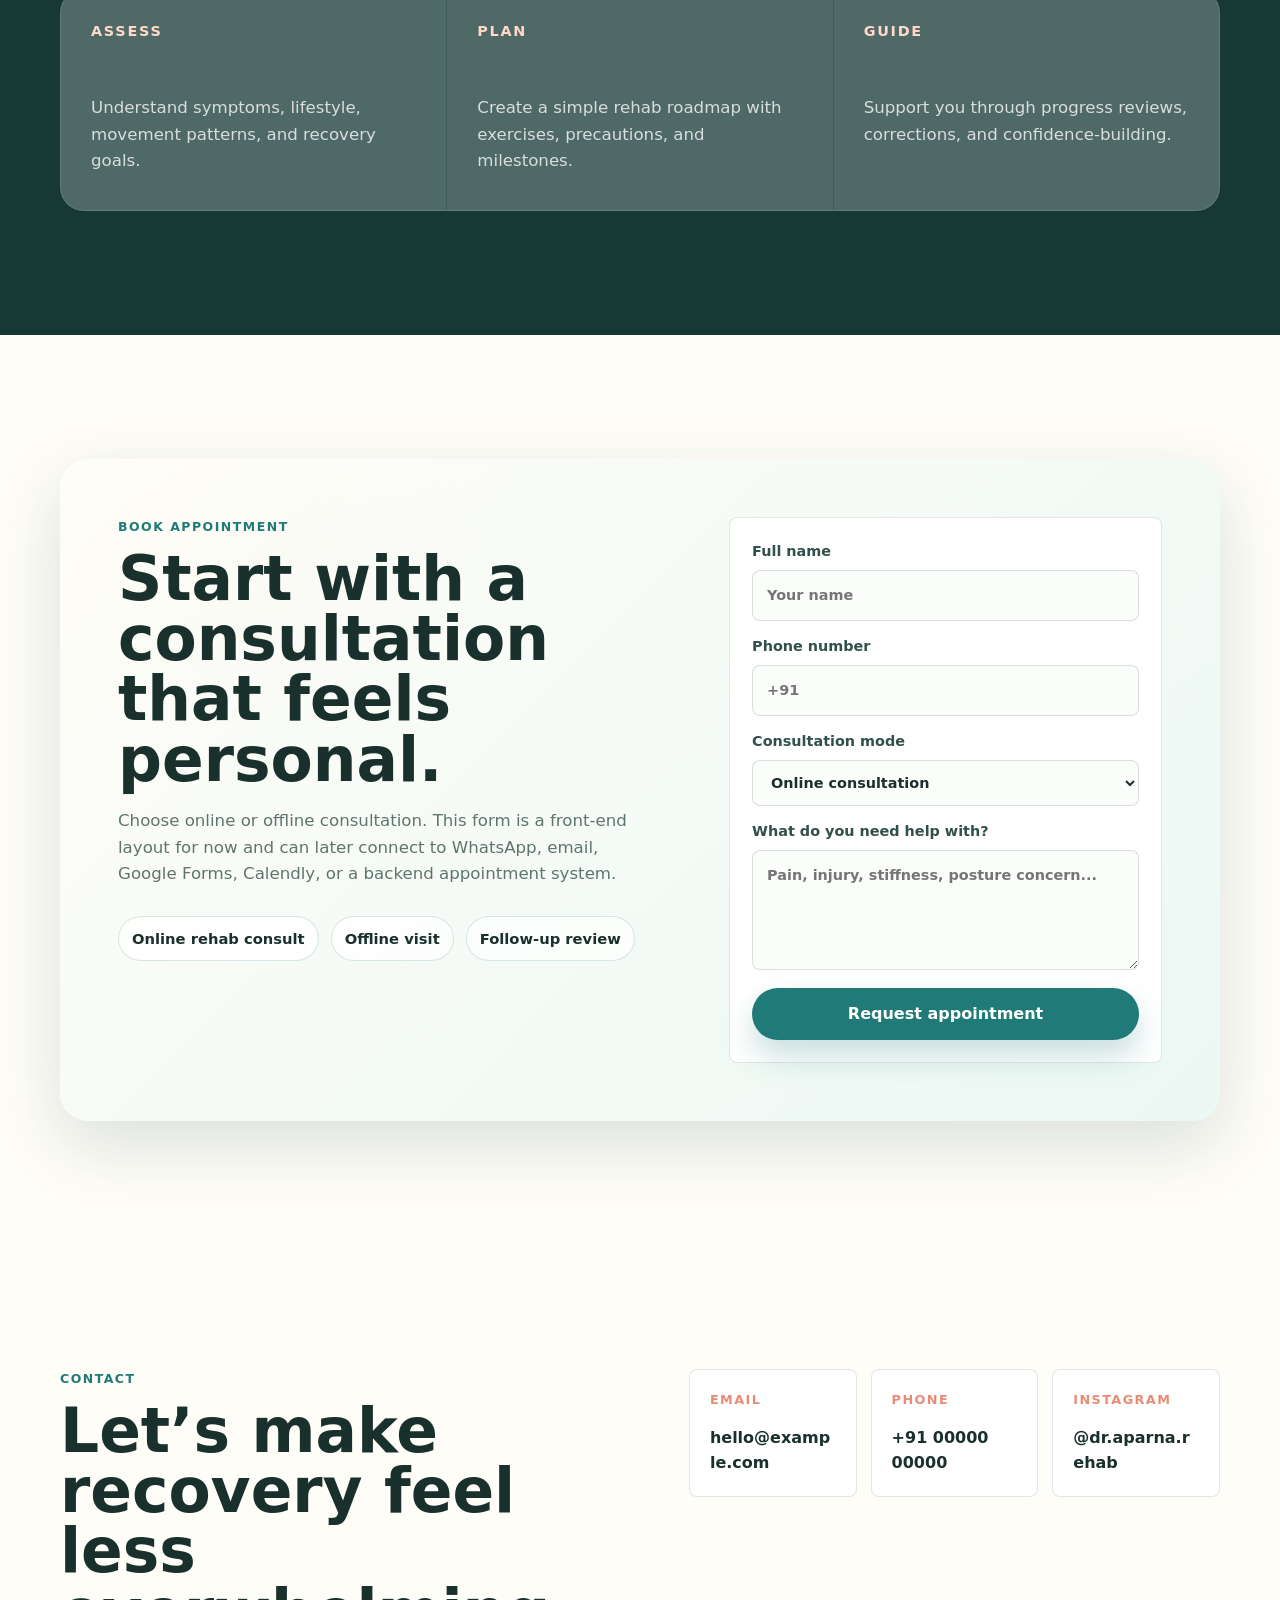
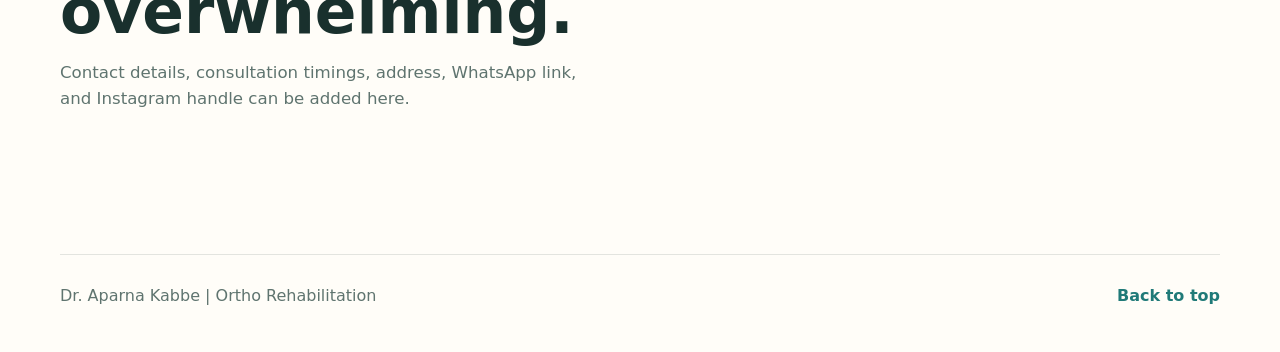
==== commit 4942192a: "Some minor corrections" ====
--- a/tomcat-base/webapps/ROOT/index.html
+++ b/tomcat-base/webapps/ROOT/index.html
@@ -26,7 +26,7 @@
         <a href="#about">About</a>
         <a href="#services">Services</a>
         <a href="#approach">Approach</a>
-        <a href="#appointment">Book</a>
+        <a href="#appointment">Appointments</a>
         <a href="#contact">Contact</a>
       </div>
     </nav>
